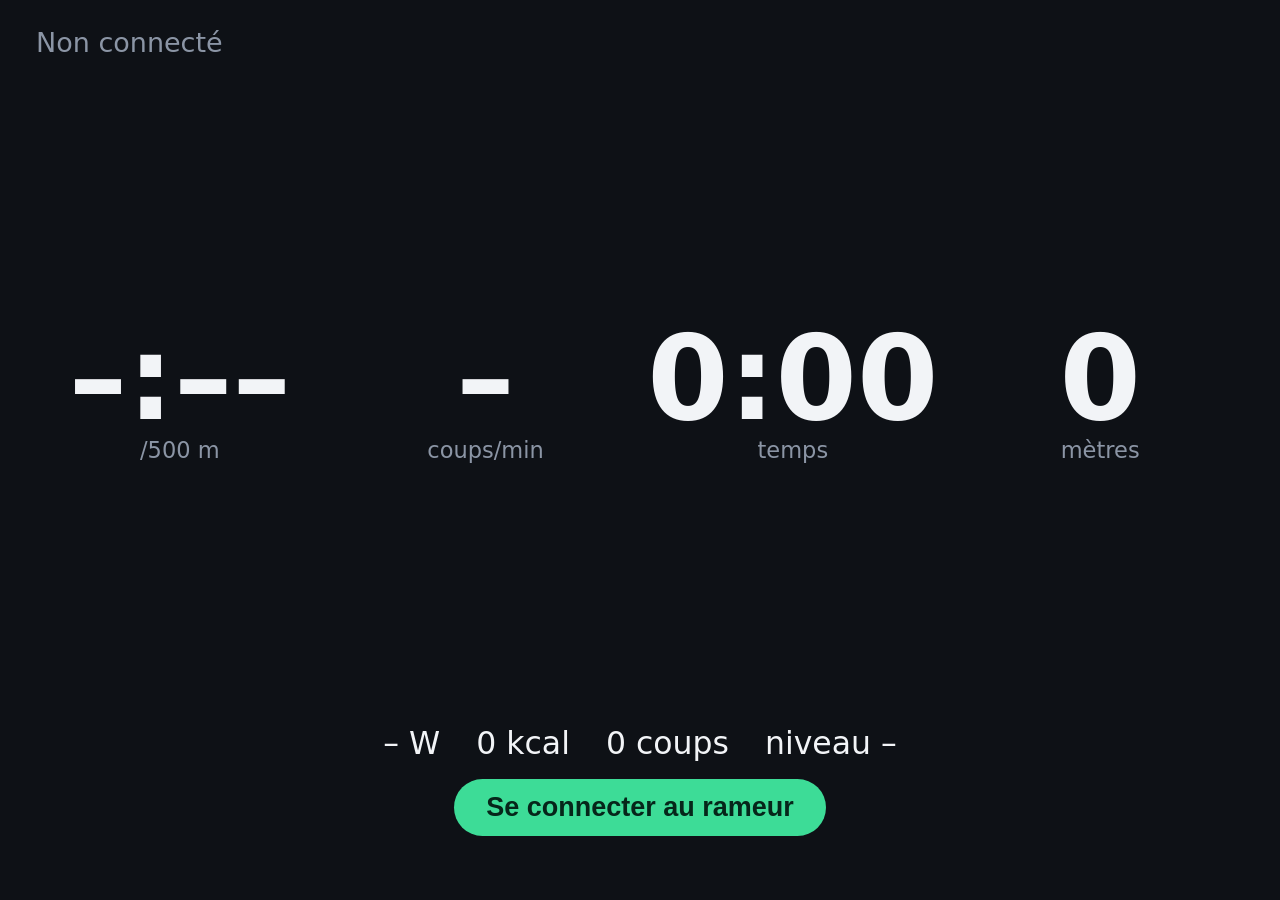
==== web/index.html @ 494c2e33 "Écran en direct : page Web Bluetooth, rejeu de capture, serveur local qui recueille les trames" ====
<!doctype html>
<html lang="fr">
<head>
<meta charset="utf-8">
<meta name="viewport" content="width=device-width, initial-scale=1">
<title>Rameur</title>
<link rel="stylesheet" href="/web/style.css">
</head>
<body>
<main>
  <header>
    <p id="etat" role="status">Non connecté</p>
    <p id="secondaire"></p>
  </header>

  <section class="principaux" aria-label="Mesures principales">
    <div><span class="valeur" id="allure">–:––</span><span class="unite">/500 m</span></div>
    <div><span class="valeur" id="cadence">–</span><span class="unite">coups/min</span></div>
    <div><span class="valeur" id="temps">0:00</span><span class="unite">temps</span></div>
    <div><span class="valeur" id="distance">0</span><span class="unite">mètres</span></div>
  </section>

  <section class="secondaires" aria-label="Autres mesures">
    <div><span id="puissance">–</span> W</div>
    <div><span id="calories">0</span> kcal</div>
    <div><span id="coups">0</span> coups</div>
    <div>niveau <span id="resistance">–</span></div>
    <div hidden id="bloc-fc"><span id="fc">–</span> bpm</div>
  </section>

  <button id="action" type="button">Se connecter au rameur</button>
  <p id="aide"></p>
</main>
<script type="module" src="/web/app.js"></script>
</body>
</html>
---- web/style.css ----
:root {
  color-scheme: dark;
  --fond: #0e1116;
  --texte: #f2f4f7;
  --discret: #8b95a5;
  --accent: #3ddc97;
  --alerte: #ffb454;
  font-family: system-ui, sans-serif;
}

* { box-sizing: border-box; }

body {
  margin: 0;
  min-height: 100dvh;
  background: var(--fond);
  color: var(--texte);
}

main {
  min-height: 100dvh;
  display: grid;
  grid-template-rows: auto 1fr auto auto auto;
  gap: 2vmin;
  padding: 3vmin 4vmin;
}

header { display: flex; flex-wrap: wrap; justify-content: space-between; align-items: baseline; gap: 0.3rem 1rem; }
header p { min-width: 0; overflow-wrap: anywhere; }
#etat { margin: 0; font-size: clamp(1rem, 3vmin, 2rem); color: var(--discret); }
#etat.actif { color: var(--accent); }
#etat.pause { color: var(--alerte); }
#secondaire { margin: 0; text-align: end; color: var(--discret); font-size: clamp(0.9rem, 2.2vmin, 1.4rem); }

/* Lisible à un mètre, en plein effort : quatre grands chiffres. */
.principaux {
  display: grid;
  grid-template-columns: repeat(2, 1fr);
  gap: 2vmin;
  align-content: center;
}
@media (orientation: landscape) and (min-width: 700px) {
  .principaux { grid-template-columns: repeat(4, 1fr); }
}
.principaux div { display: flex; flex-direction: column; align-items: center; }
.valeur {
  font-size: clamp(3rem, 13vmin, 10rem);
  font-weight: 700;
  font-variant-numeric: tabular-nums;
  line-height: 1;
}
.unite { color: var(--discret); font-size: clamp(0.9rem, 2.5vmin, 1.6rem); }

.secondaires {
  display: flex;
  flex-wrap: wrap;
  justify-content: center;
  gap: 1rem 4vmin;
  font-size: clamp(1.1rem, 3.5vmin, 2.2rem);
  font-variant-numeric: tabular-nums;
}

#action {
  justify-self: center;
  min-width: min(100%, 22rem);
  min-height: 3.5rem;
  padding: 0.8rem 2rem;
  border: 0;
  border-radius: 999px;
  background: var(--accent);
  color: #06261a;
  font-size: clamp(1.1rem, 3vmin, 1.8rem);
  font-weight: 700;
  cursor: pointer;
}
#action:disabled { opacity: 0.5; cursor: default; }
#aide { margin: 0; text-align: center; color: var(--discret); min-height: 1.2em; }
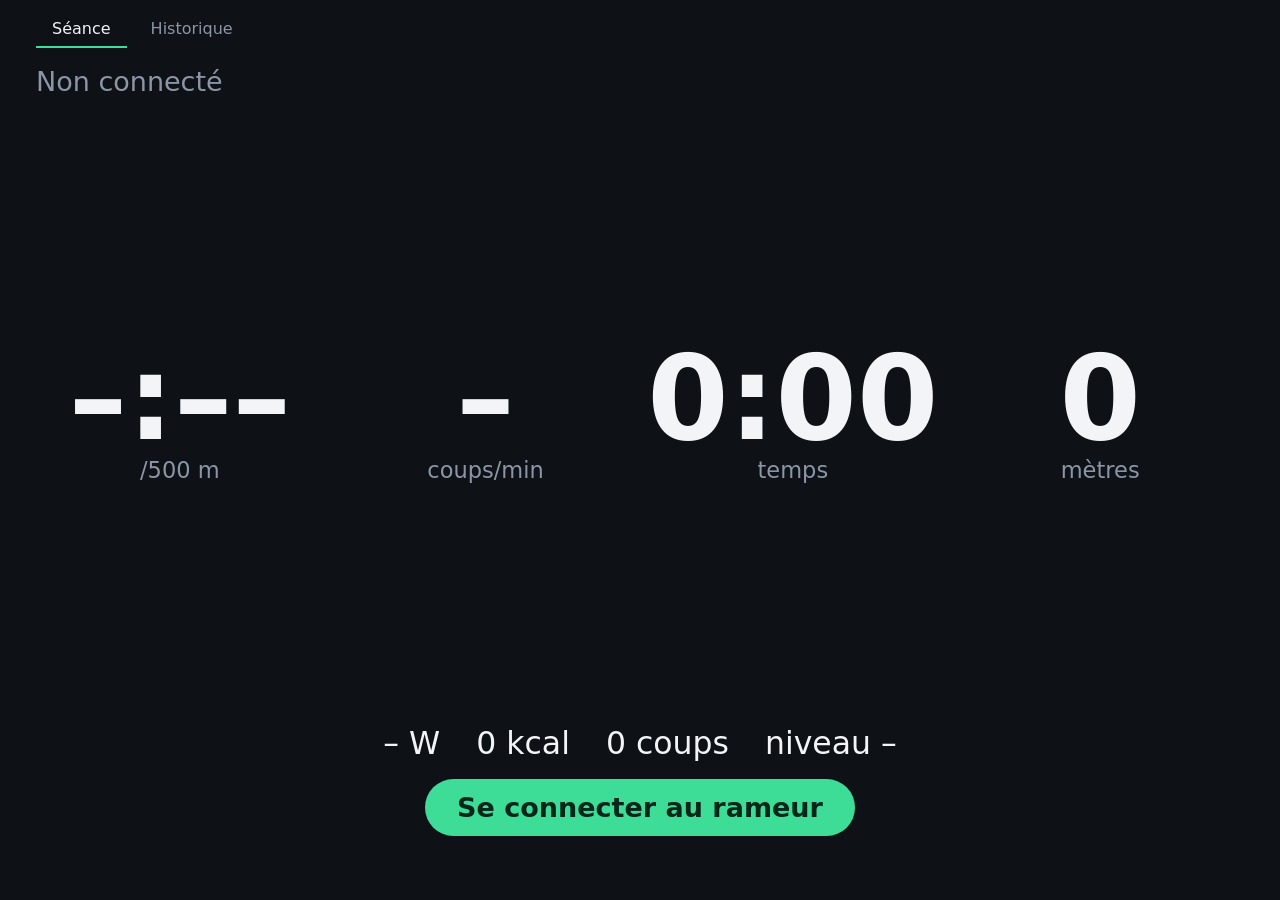
==== commit bd4f173c: "Enregistrer, résumer, retrouver : séances écrites dans le navigateur à chaque seconde, résumé de fin" ====
--- a/web/index.html
+++ b/web/index.html
@@ -7,7 +7,12 @@
 <link rel="stylesheet" href="/web/style.css">
 </head>
 <body>
-<main>
+<nav aria-label="Vues">
+  <button type="button" data-vue="direct" aria-current="page">Séance</button>
+  <button type="button" data-vue="historique">Historique</button>
+</nav>
+
+<main id="vue-direct" class="vue">
   <header>
     <p id="etat" role="status">Non connecté</p>
     <p id="secondaire"></p>
@@ -28,9 +33,40 @@
     <div hidden id="bloc-fc"><span id="fc">–</span> bpm</div>
   </section>
 
-  <button id="action" type="button">Se connecter au rameur</button>
+  <button id="action" class="principal" type="button">Se connecter au rameur</button>
   <p id="aide"></p>
 </main>
+
+<main id="vue-resume" class="vue page" hidden>
+  <h1 id="resume-titre">Séance</h1>
+  <p id="resume-date" class="discret"></p>
+  <dl id="resume-chiffres" class="chiffres"></dl>
+  <h2>Temps de passage</h2>
+  <table id="resume-passages">
+    <thead><tr><th scope="col">Distance</th><th scope="col">Temps</th><th scope="col">Tronçon de 500 m</th></tr></thead>
+    <tbody></tbody>
+  </table>
+  <p id="resume-sans-passage" class="discret" hidden>Moins de 500 m : pas de temps de passage.</p>
+  <div class="boutons">
+    <button type="button" id="resume-json">Exporter en JSON</button>
+    <button type="button" id="resume-csv">Exporter en CSV</button>
+    <button type="button" id="resume-supprimer" class="danger">Supprimer</button>
+  </div>
+  <button type="button" id="resume-retour" class="principal">Retour</button>
+</main>
+
+<main id="vue-historique" class="vue page" hidden>
+  <h1>Historique</h1>
+  <p id="historique-vide" class="discret" hidden>Aucune séance pour l’instant. Elles s’enregistrent toutes seules dès que vous ramez.</p>
+  <ul id="historique-liste" class="liste"></ul>
+  <div class="boutons">
+    <button type="button" id="historique-json">Tout exporter en JSON</button>
+    <button type="button" id="historique-csv">Tout exporter en CSV</button>
+    <label class="bouton">Importer un JSON<input type="file" id="historique-import" accept="application/json,.json" hidden></label>
+  </div>
+  <p id="historique-message" class="discret" role="status"></p>
+</main>
+
 <script type="module" src="/web/app.js"></script>
 </body>
 </html>
--- a/web/style.css
+++ b/web/style.css
@@ -1,10 +1,12 @@
 :root {
   color-scheme: dark;
   --fond: #0e1116;
+  --surface: #181d25;
   --texte: #f2f4f7;
   --discret: #8b95a5;
   --accent: #3ddc97;
   --alerte: #ffb454;
+  --danger: #ff6b6b;
   font-family: system-ui, sans-serif;
 }
 
@@ -15,15 +17,48 @@
   min-height: 100dvh;
   background: var(--fond);
   color: var(--texte);
+  display: flex;
+  flex-direction: column;
 }
 
-main {
-  min-height: 100dvh;
+button, .bouton {
+  font: inherit;
+  color: var(--texte);
+  background: var(--surface);
+  border: 1px solid #2a313d;
+  border-radius: 0.6rem;
+  min-height: 2.75rem;
+  padding: 0.5rem 1rem;
+  cursor: pointer;
+  display: inline-flex;
+  align-items: center;
+  justify-content: center;
+}
+button:disabled { opacity: 0.5; cursor: default; }
+.danger { color: var(--danger); }
+.discret { color: var(--discret); }
+
+/* ------------------------------------------------ navigation */
+
+nav {
+  display: flex;
+  gap: 0.5rem;
+  padding: 0.5rem 4vmin 0;
+}
+nav button { border: 0; background: none; color: var(--discret); min-height: 2.5rem; }
+nav button[aria-current="page"] { color: var(--texte); box-shadow: inset 0 -2px var(--accent); border-radius: 0; }
+
+.vue { flex: 1; }
+
+/* ------------------------------------------------ séance en direct */
+
+#vue-direct {
   display: grid;
   grid-template-rows: auto 1fr auto auto auto;
   gap: 2vmin;
-  padding: 3vmin 4vmin;
+  padding: 2vmin 4vmin 3vmin;
 }
+#vue-direct[hidden] { display: none; }
 
 header { display: flex; flex-wrap: wrap; justify-content: space-between; align-items: baseline; gap: 0.3rem 1rem; }
 header p { min-width: 0; overflow-wrap: anywhere; }
@@ -60,8 +95,9 @@
   font-variant-numeric: tabular-nums;
 }
 
-#action {
+.principal {
   justify-self: center;
+  align-self: center;
   min-width: min(100%, 22rem);
   min-height: 3.5rem;
   padding: 0.8rem 2rem;
@@ -71,7 +107,50 @@
   color: #06261a;
   font-size: clamp(1.1rem, 3vmin, 1.8rem);
   font-weight: 700;
-  cursor: pointer;
 }
-#action:disabled { opacity: 0.5; cursor: default; }
 #aide { margin: 0; text-align: center; color: var(--discret); min-height: 1.2em; }
+
+/* ------------------------------------------------ pages (résumé, historique) */
+
+.page {
+  width: 100%;
+  max-width: 50rem;
+  margin: 0 auto;
+  padding: 1rem 16px 2rem;
+  display: flex;
+  flex-direction: column;
+  gap: 1rem;
+}
+.page[hidden] { display: none; }
+.page h1 { margin: 0.5rem 0 0; font-size: clamp(1.5rem, 4vmin, 2.2rem); }
+.page h2 { margin: 1rem 0 0; font-size: 1.2rem; }
+.page p { margin: 0; }
+
+.chiffres {
+  display: grid;
+  grid-template-columns: repeat(auto-fit, minmax(9rem, 1fr));
+  gap: 0.75rem;
+  margin: 0;
+}
+.chiffres div { background: var(--surface); border-radius: 0.6rem; padding: 0.75rem 1rem; }
+.chiffres dt { color: var(--discret); font-size: 0.9rem; }
+.chiffres dd { margin: 0.2rem 0 0; font-size: 1.6rem; font-weight: 700; font-variant-numeric: tabular-nums; }
+
+table { border-collapse: collapse; width: 100%; font-variant-numeric: tabular-nums; }
+th, td { text-align: start; padding: 0.4rem 0.6rem; border-bottom: 1px solid #2a313d; }
+th { color: var(--discret); font-weight: 400; }
+
+.boutons { display: flex; flex-wrap: wrap; gap: 0.5rem; }
+.page .principal { align-self: center; }
+
+.liste { list-style: none; margin: 0; padding: 0; display: flex; flex-direction: column; gap: 0.5rem; }
+.liste button {
+  width: 100%;
+  justify-content: space-between;
+  flex-wrap: wrap;
+  gap: 0.25rem 1rem;
+  text-align: start;
+  padding: 0.75rem 1rem;
+}
+.liste .date { font-weight: 600; }
+.liste .totaux { color: var(--discret); font-variant-numeric: tabular-nums; }
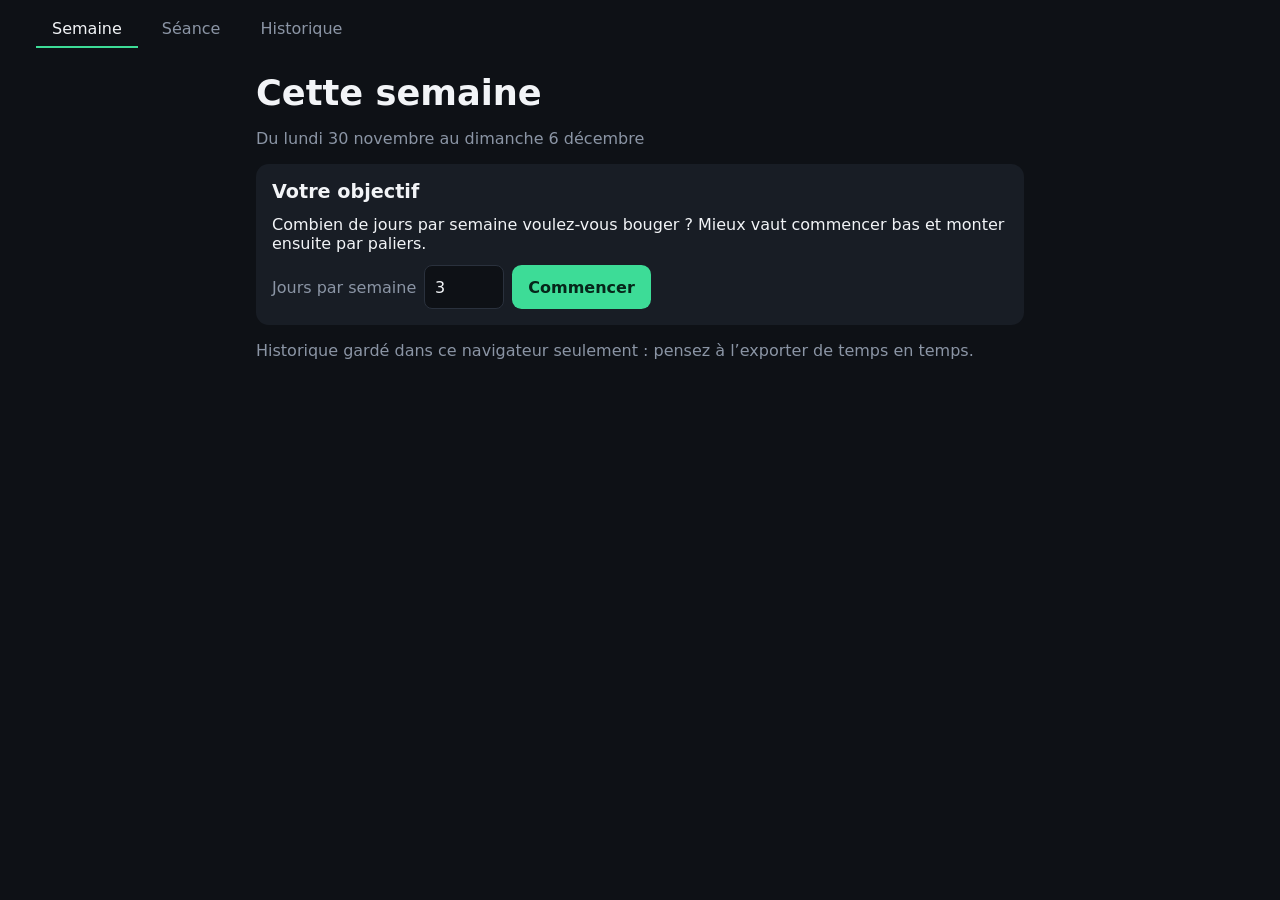
==== commit 2a144be0: "Objectif de la semaine et sauvegarde hors du navigateur : jours actifs, minutes, réserve, série, dép" ====
--- a/web/index.html
+++ b/web/index.html
@@ -8,11 +8,135 @@
 </head>
 <body>
 <nav aria-label="Vues">
-  <button type="button" data-vue="direct" aria-current="page">Séance</button>
+  <button type="button" data-vue="semaine" aria-current="page">Semaine</button>
+  <button type="button" data-vue="direct">Séance</button>
   <button type="button" data-vue="historique">Historique</button>
 </nav>
 
-<main id="vue-direct" class="vue">
+<main id="vue-semaine" class="vue page">
+  <h1>Cette semaine</h1>
+  <p id="semaine-dates" class="discret"></p>
+
+  <section id="semaine-depart" class="carte" hidden>
+    <h2>Votre objectif</h2>
+    <p>Combien de jours par semaine voulez-vous bouger ? Mieux vaut commencer bas et monter ensuite par paliers.</p>
+    <!-- R1 -->
+    <div class="boutons">
+      <label>Jours par semaine <input id="depart-jours" type="number" min="1" max="7" value="3" inputmode="numeric"></label>
+      <button type="button" id="depart-valider" class="accent">Commencer</button>
+    </div>
+  </section>
+
+  <section id="semaine-message" class="carte" hidden></section>
+
+  <section id="semaine-revision" class="carte" hidden>
+    <!-- R10 -->
+    <p>Quatre semaines avec cet objectif. Le garder, le baisser ou le monter ?</p>
+    <div class="boutons">
+      <button type="button" data-revision="-1">Baisser d’un jour</button>
+      <button type="button" data-revision="0">Garder</button>
+      <button type="button" data-revision="1">Monter d’un jour</button>
+    </div>
+  </section>
+
+  <section id="semaine-tableau" class="tableau" hidden>
+    <div class="tuile large">
+      <p class="titre">Jours actifs</p>
+      <p class="chiffre"><span id="semaine-jours">0</span> <span class="sur">/ <span id="semaine-objectif">–</span></span></p>
+      <ol id="semaine-points" class="points" aria-label="Jours de la semaine"></ol>
+      <p id="semaine-statut" class="discret"></p>
+    </div>
+    <div class="tuile">
+      <p class="titre">Minutes d’activité</p>
+      <p class="chiffre"><span id="semaine-minutes">0</span> <span class="sur">/ 150</span></p>
+      <progress id="semaine-jauge" max="150" value="0"></progress>
+      <p class="discret">Repère de l’OMS pour une semaine.</p>
+    </div>
+    <div class="tuile">
+      <p class="titre">Renforcement</p>
+      <p class="chiffre"><span id="semaine-renfo">0</span> <span class="sur">/ 2 jours</span></p>
+      <p class="discret">Le rameur n’y compte pas.</p>
+    </div>
+    <div class="tuile">
+      <p class="titre">Semaines tenues</p>
+      <p class="chiffre" id="semaine-tenues">0</p>
+      <p class="discret">Série en cours : <span id="semaine-serie">0</span></p>
+    </div>
+    <div class="tuile">
+      <p class="titre">Réserve</p>
+      <p class="chiffre"><span id="semaine-reserve">0</span> <span class="sur">/ <span id="semaine-reserve-max">3</span></span></p>
+      <p class="discret" id="semaine-reserve-detail"></p>
+    </div>
+    <div class="tuile" id="tuile-niveau" hidden>
+      <p class="titre">Prochaine séance de rameur</p>
+      <p class="chiffre">niveau <span id="semaine-niveau">–</span></p>
+      <p class="discret" id="semaine-niveau-raison"></p>
+    </div>
+  </section>
+
+  <section id="semaine-actions" hidden>
+    <div class="boutons">
+      <button type="button" id="ouvrir-activite">Ajouter une activité</button>
+      <button type="button" id="basculer-deplacement">Semaine de déplacement</button>
+    </div>
+
+    <form id="form-activite" class="carte" hidden>
+      <h2>Ajouter une activité</h2>
+      <div class="champs">
+        <label>Activité
+          <select id="activite-type">
+            <option value="course">Course à pied</option>
+            <option value="renforcement">Renforcement</option>
+            <option value="rameur">Rameur, sans la page</option>
+            <option value="autre">Autre</option>
+          </select>
+        </label>
+        <label>Durée (minutes) <input id="activite-minutes" type="number" min="1" max="600" value="30" inputmode="numeric" required></label>
+        <label>Jour <input id="activite-jour" type="date" required></label>
+      </div>
+      <div class="boutons">
+        <button type="submit" class="accent">Ajouter</button>
+        <button type="button" id="annuler-activite">Annuler</button>
+      </div>
+    </form>
+
+    <form id="form-deplacement" class="carte" hidden>
+      <h2>Semaine de déplacement</h2>
+      <p class="discret">Une semaine de déplacement ne compte ni pour ni contre la série.</p>
+      <!-- R8 : avant ou après -->
+      <div class="champs">
+        <label>Semaine
+          <select id="deplacement-semaine"></select>
+        </label>
+      </div>
+      <div class="boutons">
+        <button type="submit" class="accent" id="valider-deplacement">Déclarer</button>
+        <button type="button" id="annuler-deplacement">Annuler</button>
+      </div>
+    </form>
+
+    <h2>Activités ajoutées à la main</h2>
+    <ul id="liste-activites" class="liste compacte"></ul>
+    <p id="aucune-activite" class="discret">Aucune pour l’instant. Les séances de rameur se comptent toutes seules.</p>
+
+    <details class="carte">
+      <summary>Réglages</summary>
+      <div class="champs">
+        <label>Jours actifs visés par semaine <input id="reglage-objectif" type="number" min="1" max="7" inputmode="numeric"></label>
+        <label>Semaines de réserve par période <input id="reglage-jokers" type="number" min="0" max="12" inputmode="numeric"></label>
+        <label>Durée d’une période (semaines) <input id="reglage-bloc" type="number" min="4" max="52" inputmode="numeric"></label>
+        <label>Durée d’une séance complète (minutes) <input id="reglage-cible" type="number" min="5" max="120" inputmode="numeric"></label>
+        <label>Séances complètes avant de monter d’un niveau <input id="reglage-palier" type="number" min="1" max="10" inputmode="numeric"></label>
+        <label>Durée de la séance courte (minutes) <input id="reglage-courte" type="number" min="3" max="30" inputmode="numeric"></label>
+      </div>
+      <button type="button" id="enregistrer-reglages" class="accent">Enregistrer</button>
+    </details>
+  </section>
+
+  <p id="sauvegarde" class="discret"></p>
+</main>
+
+<main id="vue-direct" class="vue" hidden>
   <header>
     <p id="etat" role="status">Non connecté</p>
     <p id="secondaire"></p>
@@ -33,7 +157,10 @@
     <div hidden id="bloc-fc"><span id="fc">–</span> bpm</div>
   </section>
 
-  <button id="action" class="principal" type="button">Se connecter au rameur</button>
+  <div class="actions-direct">
+    <button id="action" class="principal" type="button">Se connecter au rameur</button>
+    <button id="regler-niveau" type="button" hidden>Régler au niveau –</button>
+  </div>
   <p id="aide"></p>
 </main>
 
--- a/web/style.css
+++ b/web/style.css
@@ -11,6 +11,9 @@
 }
 
 * { box-sizing: border-box; }
+
+/* Un élément masqué le reste, quel que soit son affichage déclaré plus bas. */
+[hidden] { display: none !important; }
 
 body {
   margin: 0;
@@ -154,3 +157,48 @@
 }
 .liste .date { font-weight: 600; }
 .liste .totaux { color: var(--discret); font-variant-numeric: tabular-nums; }
+
+/* ------------------------------------------------ semaine */
+
+.carte { background: var(--surface); border-radius: 0.8rem; padding: 1rem; display: flex; flex-direction: column; gap: 0.75rem; }
+.carte[hidden] { display: none; }
+.carte h2 { margin: 0; }
+.carte p { margin: 0; }
+summary { cursor: pointer; font-weight: 600; }
+
+.accent { background: var(--accent); color: #06261a; border: 0; font-weight: 700; }
+
+.tableau {
+  display: grid;
+  grid-template-columns: repeat(auto-fit, minmax(13rem, 1fr));
+  gap: 0.75rem;
+}
+.tableau[hidden] { display: none; }
+.tuile { background: var(--surface); border-radius: 0.8rem; padding: 1rem; display: flex; flex-direction: column; gap: 0.4rem; }
+.tuile.large { grid-column: 1 / -1; }
+.tuile p { margin: 0; }
+.tuile .titre { color: var(--discret); }
+.tuile .chiffre { font-size: 2.4rem; font-weight: 700; font-variant-numeric: tabular-nums; line-height: 1.1; }
+.tuile .sur { font-size: 1.3rem; color: var(--discret); font-weight: 400; }
+
+.points { list-style: none; margin: 0; padding: 0; display: grid; grid-template-columns: repeat(7, 1fr); gap: 0.4rem; max-width: 26rem; }
+.points li { display: flex; flex-direction: column; align-items: center; gap: 0.25rem; color: var(--discret); font-size: 0.85rem; }
+.points li::before { content: ''; width: 1.6rem; height: 1.6rem; border-radius: 50%; border: 2px solid #2a313d; }
+.points li.fait::before { background: var(--accent); border-color: var(--accent); }
+.points li.aujourdhui { color: var(--texte); font-weight: 700; }
+
+progress { width: 100%; height: 0.8rem; accent-color: var(--accent); }
+
+.champs { display: grid; grid-template-columns: repeat(auto-fit, minmax(14rem, 1fr)); gap: 0.75rem; }
+label { display: flex; flex-direction: column; gap: 0.3rem; color: var(--discret); }
+input, select {
+  font: inherit; color: var(--texte); background: var(--fond);
+  border: 1px solid #2a313d; border-radius: 0.5rem; min-height: 2.75rem; padding: 0.4rem 0.6rem;
+}
+.boutons label { flex-direction: row; align-items: center; gap: 0.5rem; }
+.boutons input { width: 5rem; }
+
+.liste.compacte li { display: flex; justify-content: space-between; align-items: center; gap: 1rem; padding: 0.5rem 0; border-bottom: 1px solid #2a313d; }
+.liste.compacte button { width: auto; padding: 0.3rem 0.8rem; min-height: 2.25rem; }
+
+.actions-direct { display: flex; flex-wrap: wrap; justify-content: center; align-items: center; gap: 0.75rem; }
